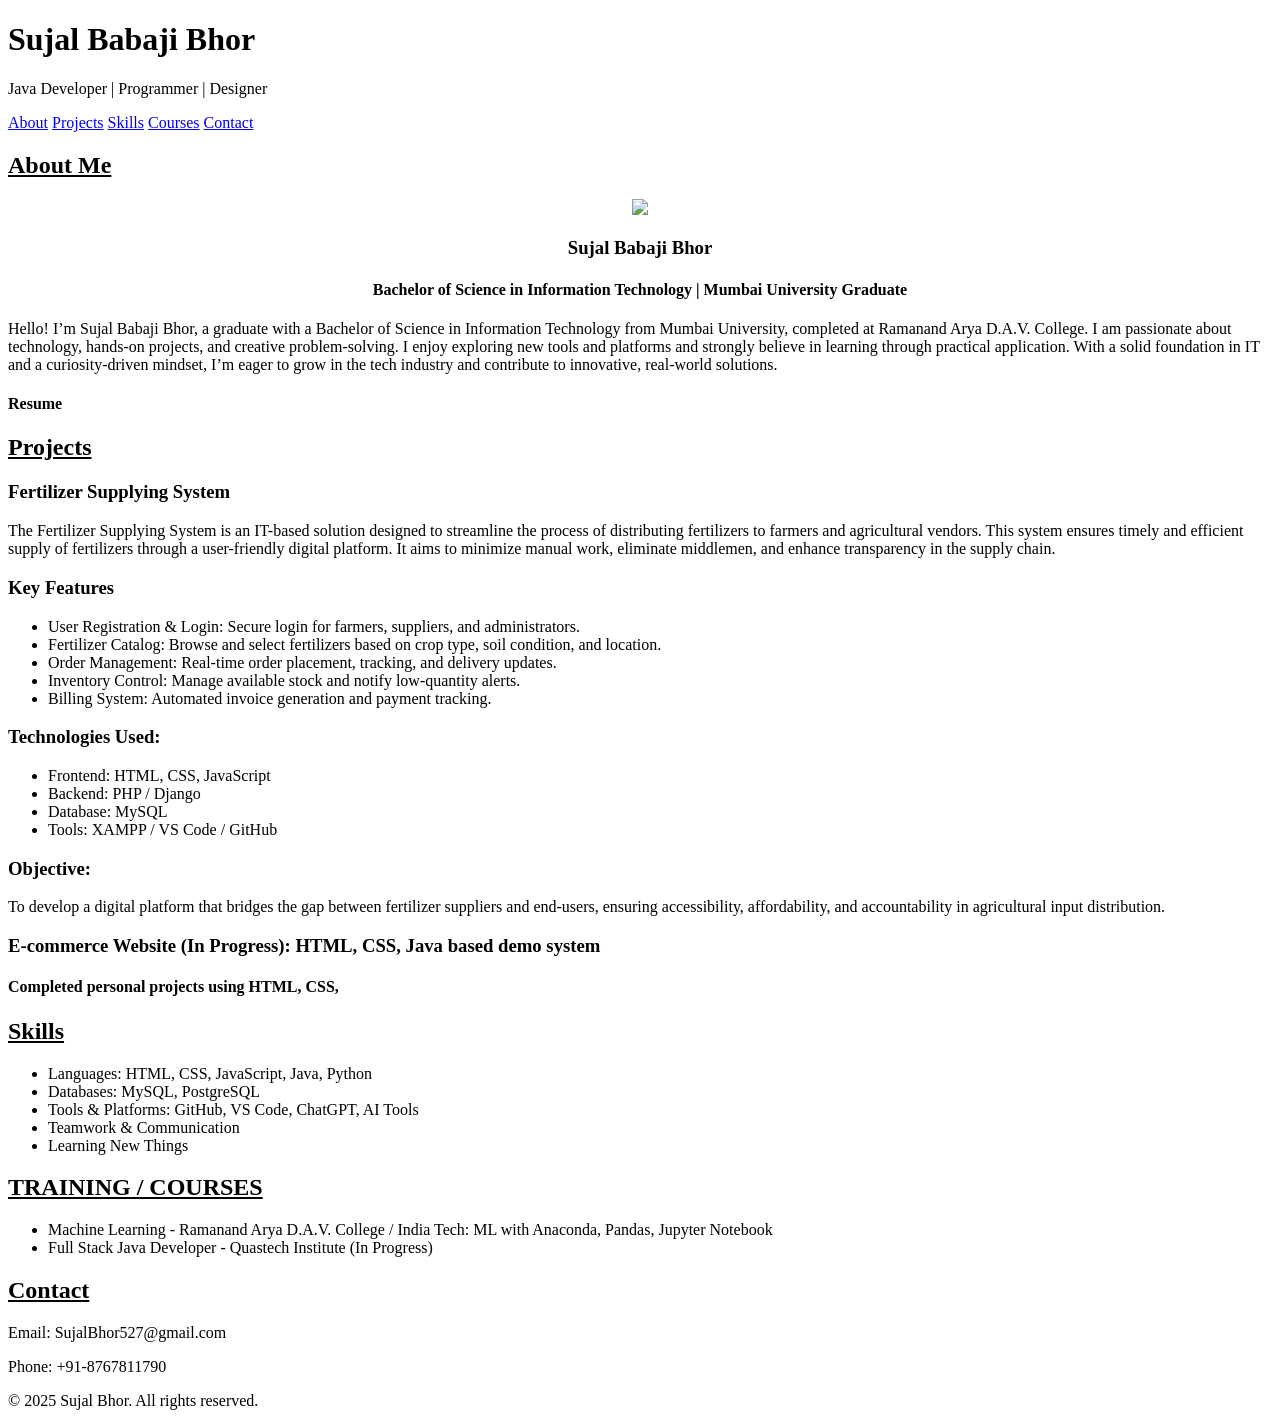
==== portfolio.html @ 87098c53 "Add files via upload" ====
<!DOCTYPE html>
<html lang="en">
<head>
  <meta charset="UTF-8">
  <meta name="viewport" content="width=device-width, initial-scale=1.0">
  <title>My Portfolio</title>
  <link rel="stylesheet" href="style.css">
</head>
<body>

  <header>
    <h1>Sujal Babaji Bhor</h1>
    <p> Java Developer | Programmer | Designer</p>
  </header>

  <nav>
    <a href="#about">About</a>
    <a href="#projects">Projects</a>
    <a href="#skills">Skills</a>
     <a href="#TRAINING / COURSES">Courses</a>
    <a href="#contact">Contact</a>
   
  </nav>

  <section id="about">
    <h2><ins> About Me </ins></h2>
    <center><img src="sbbb.jpg" width="30%"></center>
    <center> <h3 style="color: black;"> Sujal Babaji Bhor </h3></center>
    <center><h4>Bachelor of Science in Information Technology | Mumbai University Graduate</h4></center>
    <p>Hello! I’m Sujal Babaji Bhor, a graduate with a Bachelor of Science in Information Technology from Mumbai University, completed at Ramanand Arya D.A.V. College. I am passionate about technology, hands-on projects, and creative problem-solving. I enjoy exploring new tools and platforms and strongly believe in learning through practical application. With a solid foundation in IT and a curiosity-driven mindset, I’m eager to grow in the tech industry and contribute to innovative, real-world solutions.</p>
    <h4>Resume</h4> 
</section>

  <section id="projects">
    <h2><ins>Projects </ins></h2>
    <div class="project">
      <h3>Fertilizer Supplying System</h3>
      <p>The Fertilizer Supplying System is an IT-based solution designed to streamline the process of distributing fertilizers to farmers and agricultural vendors. This system ensures timely and efficient supply of fertilizers through a user-friendly digital platform. It aims to minimize manual work, eliminate middlemen, and enhance transparency in the supply chain.</p>
      <h3>Key Features</h3>
      <ul>
        <li>User Registration & Login: Secure login for farmers, suppliers, and administrators.</li>
        <LI>Fertilizer Catalog: Browse and select fertilizers based on crop type, soil condition, and location.</LI>
        <li>Order Management: Real-time order placement, tracking, and delivery updates.</li>
        <li>Inventory Control: Manage available stock and notify low-quantity alerts.</li>
        <li>Billing System: Automated invoice generation and payment tracking.</li>
      </ul>
      <h3>Technologies Used:</h3>
      <ul>
        <li>Frontend: HTML, CSS, JavaScript</li>

<li >Backend: PHP / Django</li>

<li> Database: MySQL</li>

<li> Tools: XAMPP / VS Code / GitHub</li>
      </ul>
      <h3>Objective:</h3>
      <p>To develop a digital platform that bridges the gap between fertilizer suppliers and end-users, ensuring accessibility, affordability, and accountability in agricultural input distribution.</p>
     <h3>E-commerce Website (In Progress): HTML, CSS, Java based demo system</h3>
     <h4>Completed personal projects using HTML, CSS, </h4>
    
    </div>
  </section>

  <section id="skills">
    <h2><ins> Skills </ins></h2>
    <ul>
      <li> Languages: HTML, CSS, JavaScript, Java, Python</li>
      <li>Databases: MySQL, PostgreSQL</li>
      <li>Tools & Platforms: GitHub, VS Code, ChatGPT, AI Tools</li>
      <li>Teamwork & Communication</li>
      <li>Learning New Things</li>
    </ul>
  </section>
  <section id="TRAINING / COURSES">
    <h2><ins> TRAINING / COURSES</ins> </h2>
    <ul>
        <li> Machine Learning - Ramanand Arya D.A.V. College / India Tech: ML with Anaconda, Pandas, Jupyter Notebook</li>
        <li> Full Stack Java Developer - Quastech Institute (In Progress)</li>
    </ul>
  </section>

  <section id="contact">
    <h2><ins> Contact</ins> </h2>
    <p>Email: SujalBhor527@gmail.com</p>
    <p>Phone: +91-8767811790</p>
  </section>

  <footer>
    <p>© 2025 Sujal Bhor. All rights reserved.</p>
  </footer>

</body>
</html>
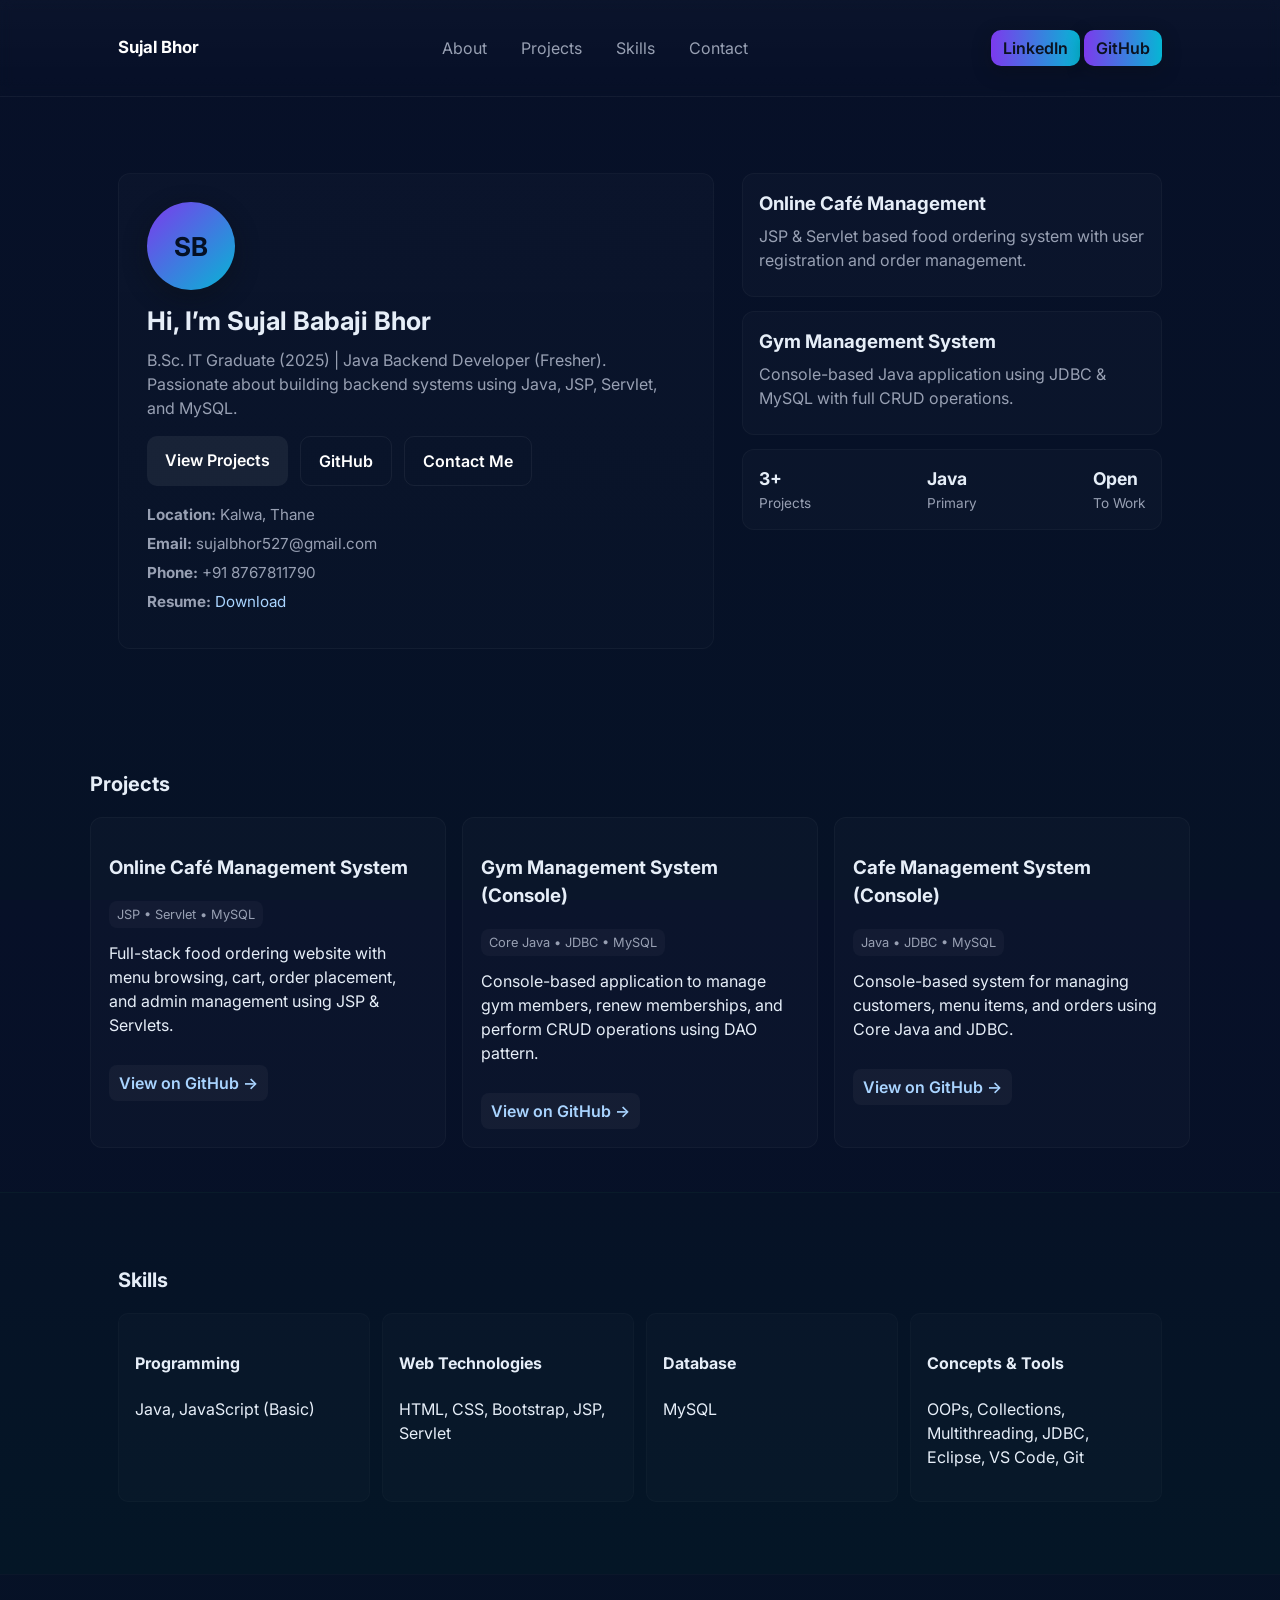
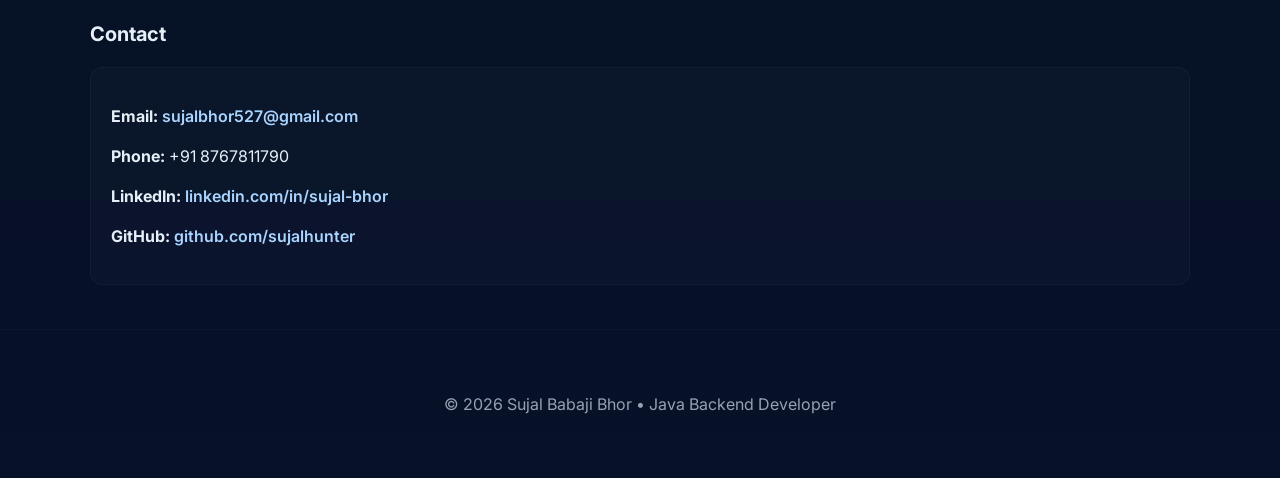
==== commit f4a21d94: "Initial commit -Porfolio" ====
--- a/portfolio.html
+++ b/portfolio.html
@@ -1,94 +1,209 @@
-<!DOCTYPE html>
-<html lang="en">
-<head>
-  <meta charset="UTF-8">
-  <meta name="viewport" content="width=device-width, initial-scale=1.0">
-  <title>My Portfolio</title>
-  <link rel="stylesheet" href="style.css">
-</head>
-<body>
-
-  <header>
-    <h1>Sujal Babaji Bhor</h1>
-    <p> Java Developer | Programmer | Designer</p>
-  </header>
-
-  <nav>
-    <a href="#about">About</a>
-    <a href="#projects">Projects</a>
-    <a href="#skills">Skills</a>
-     <a href="#TRAINING / COURSES">Courses</a>
-    <a href="#contact">Contact</a>
-   
-  </nav>
-
-  <section id="about">
-    <h2><ins> About Me </ins></h2>
-    <center><img src="sbbb.jpg" width="30%"></center>
-    <center> <h3 style="color: black;"> Sujal Babaji Bhor </h3></center>
-    <center><h4>Bachelor of Science in Information Technology | Mumbai University Graduate</h4></center>
-    <p>Hello! I’m Sujal Babaji Bhor, a graduate with a Bachelor of Science in Information Technology from Mumbai University, completed at Ramanand Arya D.A.V. College. I am passionate about technology, hands-on projects, and creative problem-solving. I enjoy exploring new tools and platforms and strongly believe in learning through practical application. With a solid foundation in IT and a curiosity-driven mindset, I’m eager to grow in the tech industry and contribute to innovative, real-world solutions.</p>
-    <h4>Resume</h4> 
-</section>
-
-  <section id="projects">
-    <h2><ins>Projects </ins></h2>
-    <div class="project">
-      <h3>Fertilizer Supplying System</h3>
-      <p>The Fertilizer Supplying System is an IT-based solution designed to streamline the process of distributing fertilizers to farmers and agricultural vendors. This system ensures timely and efficient supply of fertilizers through a user-friendly digital platform. It aims to minimize manual work, eliminate middlemen, and enhance transparency in the supply chain.</p>
-      <h3>Key Features</h3>
-      <ul>
-        <li>User Registration & Login: Secure login for farmers, suppliers, and administrators.</li>
-        <LI>Fertilizer Catalog: Browse and select fertilizers based on crop type, soil condition, and location.</LI>
-        <li>Order Management: Real-time order placement, tracking, and delivery updates.</li>
-        <li>Inventory Control: Manage available stock and notify low-quantity alerts.</li>
-        <li>Billing System: Automated invoice generation and payment tracking.</li>
-      </ul>
-      <h3>Technologies Used:</h3>
-      <ul>
-        <li>Frontend: HTML, CSS, JavaScript</li>
-
-<li >Backend: PHP / Django</li>
-
-<li> Database: MySQL</li>
-
-<li> Tools: XAMPP / VS Code / GitHub</li>
-      </ul>
-      <h3>Objective:</h3>
-      <p>To develop a digital platform that bridges the gap between fertilizer suppliers and end-users, ensuring accessibility, affordability, and accountability in agricultural input distribution.</p>
-     <h3>E-commerce Website (In Progress): HTML, CSS, Java based demo system</h3>
-     <h4>Completed personal projects using HTML, CSS, </h4>
-    
-    </div>
-  </section>
-
-  <section id="skills">
-    <h2><ins> Skills </ins></h2>
-    <ul>
-      <li> Languages: HTML, CSS, JavaScript, Java, Python</li>
-      <li>Databases: MySQL, PostgreSQL</li>
-      <li>Tools & Platforms: GitHub, VS Code, ChatGPT, AI Tools</li>
-      <li>Teamwork & Communication</li>
-      <li>Learning New Things</li>
-    </ul>
-  </section>
-  <section id="TRAINING / COURSES">
-    <h2><ins> TRAINING / COURSES</ins> </h2>
-    <ul>
-        <li> Machine Learning - Ramanand Arya D.A.V. College / India Tech: ML with Anaconda, Pandas, Jupyter Notebook</li>
-        <li> Full Stack Java Developer - Quastech Institute (In Progress)</li>
-    </ul>
-  </section>
-
-  <section id="contact">
-    <h2><ins> Contact</ins> </h2>
-    <p>Email: SujalBhor527@gmail.com</p>
-    <p>Phone: +91-8767811790</p>
-  </section>
-
-  <footer>
-    <p>© 2025 Sujal Bhor. All rights reserved.</p>
-  </footer>
-
-</body>
-</html>+<!doctype html>
+<html lang="en">
+<head>
+  <meta charset="utf-8" />
+  <meta name="viewport" content="width=device-width,initial-scale=1" />
+  <title>Sujal Babaji Bhor — Portfolio</title>
+
+  <!-- Google Font -->
+  <link href="https://fonts.googleapis.com/css2?family=Inter:wght@300;400;600;700&display=swap" rel="stylesheet">
+  <link rel="stylesheet" href="style.css" />
+</head>
+
+<body>
+<header class="site-header">
+  <div class="container header-inner">
+    <a class="brand" href="#">Sujal Bhor</a>
+
+    <nav class="nav">
+      <a href="#about">About</a>
+      <a href="#projects">Projects</a>
+      <a href="#skills">Skills</a>
+      <a href="#contact">Contact</a>
+    </nav>
+
+    <div class="header-links">
+      <a class="cta" href="https://www.linkedin.com/in/sujal-bhor-2aa413322" target="_blank">LinkedIn</a>
+      <a class="cta ghost" href="https://github.com/sujalhunter" target="_blank">GitHub</a>
+    </div>
+  </div>
+</header>
+
+<main>
+
+<!-- ABOUT -->
+<section class="hero" id="about">
+  <div class="container hero-grid">
+
+    <div class="hero-card">
+      <div class="avatar">SB</div>
+
+      <h1>Hi, I’m <span class="accent">Sujal Babaji Bhor</span></h1>
+
+      <p class="lead">
+        B.Sc. IT Graduate (2025) | Java Backend Developer (Fresher).  
+        Passionate about building backend systems using Java, JSP, Servlet, and MySQL.
+      </p>
+
+      <div class="hero-links">
+        <a class="btn" href="#projects">View Projects</a>
+        <a class="btn ghost" href="https://github.com/sujalhunter" target="_blank">GitHub</a>
+        <a class="btn ghost" href="mailto:sujalbhor527@gmail.com">Contact Me</a>
+      </div>
+
+      <ul class="quick-info">
+        <li><strong>Location:</strong> Kalwa, Thane</li>
+        <li><strong>Email:</strong> sujalbhor527@gmail.com</li>
+        <li><strong>Phone:</strong> +91 8767811790</li>
+        <li><strong>Resume:</strong> <a href="sujal_resume.pdf" download>Download</a></li>
+      </ul>
+    </div>
+
+    <div class="hero-highlights">
+
+      <div class="card highlight">
+        <h3>Online Café Management</h3>
+        <p>JSP & Servlet based food ordering system with user registration and order management.</p>
+      </div>
+
+      <div class="card highlight">
+        <h3>Gym Management System</h3>
+        <p>Console-based Java application using JDBC & MySQL with full CRUD operations.</p>
+      </div>
+
+      <div class="card stats">
+        <div>
+          <span class="big">3+</span>
+          <span class="small">Projects</span>
+        </div>
+        <div>
+          <span class="big">Java</span>
+          <span class="small">Primary</span>
+        </div>
+        <div>
+          <span class="big">Open</span>
+          <span class="small">To Work</span>
+        </div>
+      </div>
+
+    </div>
+  </div>
+</section>
+
+<!-- PROJECTS -->
+<section id="projects" class="section container">
+  <h2 class="section-title">Projects</h2>
+
+  <div class="grid projects-grid">
+
+    <!-- ONLINE CAFE -->
+    <article class="project-card">
+      <h3>Online Café Management System</h3>
+      <span class="tag">JSP • Servlet • MySQL</span>
+      <p>
+        Full-stack food ordering website with menu browsing, cart, order placement,
+        and admin management using JSP & Servlets.
+      </p>
+      <a class="project-link"
+         href="https://github.com/sujalhunter/OnlineCafeWebsite"
+         target="_blank">
+        View on GitHub →
+      </a>
+    </article>
+
+    <!-- GYM -->
+    <article class="project-card">
+      <h3>Gym Management System (Console)</h3>
+      <span class="tag">Core Java • JDBC • MySQL</span>
+      <p>
+        Console-based application to manage gym members, renew memberships,
+        and perform CRUD operations using DAO pattern.
+      </p>
+      <a class="project-link"
+         href="https://github.com/sujalhunter/GymManagement-Console"
+         target="_blank">
+        View on GitHub →
+      </a>
+    </article>
+
+    <!-- CAFE CONSOLE -->
+    <article class="project-card">
+      <h3>Cafe Management System (Console)</h3>
+      <span class="tag">Java • JDBC • MySQL</span>
+      <p>
+        Console-based system for managing customers, menu items, and orders
+        using Core Java and JDBC.
+      </p>
+      <a class="project-link"
+         href="https://github.com/sujalhunter/CafeManagement-Console-"
+         target="_blank">
+        View on GitHub →
+      </a>
+    </article>
+
+  </div>
+</section>
+
+<!-- SKILLS -->
+<section id="skills" class="section section-dark">
+  <div class="container">
+    <h2 class="section-title">Skills</h2>
+
+    <div class="skills-grid">
+      <div class="skill">
+        <h4>Programming</h4>
+        <p>Java, JavaScript (Basic)</p>
+      </div>
+
+      <div class="skill">
+        <h4>Web Technologies</h4>
+        <p>HTML, CSS, Bootstrap, JSP, Servlet</p>
+      </div>
+
+      <div class="skill">
+        <h4>Database</h4>
+        <p>MySQL</p>
+      </div>
+
+      <div class="skill">
+        <h4>Concepts & Tools</h4>
+        <p>OOPs, Collections, Multithreading, JDBC, Eclipse, VS Code, Git</p>
+      </div>
+    </div>
+  </div>
+</section>
+
+<!-- CONTACT -->
+<section id="contact" class="section container">
+  <h2 class="section-title">Contact</h2>
+
+  <div class="contact-card">
+    <p><strong>Email:</strong> <a href="mailto:sujalbhor527@gmail.com">sujalbhor527@gmail.com</a></p>
+    <p><strong>Phone:</strong> +91 8767811790</p>
+    <p><strong>LinkedIn:</strong>
+      <a href="https://www.linkedin.com/in/sujal-bhor-2aa413322" target="_blank">
+        linkedin.com/in/sujal-bhor
+      </a>
+    </p>
+    <p><strong>GitHub:</strong>
+      <a href="https://github.com/sujalhunter" target="_blank">
+        github.com/sujalhunter
+      </a>
+    </p>
+  </div>
+</section>
+
+</main>
+
+<footer class="site-footer">
+  <div class="container footer-inner">
+    <p>© <span id="year"></span> Sujal Babaji Bhor • Java Backend Developer</p>
+  </div>
+</footer>
+
+<script>
+  document.getElementById("year").textContent = new Date().getFullYear();
+</script>
+
+</body>
+</html>
--- a/style.css
+++ b/style.css
@@ -0,0 +1,180 @@
+:root{
+  --bg: #0f1724;
+  --card: #0b1220;
+  --muted: #98a0b3;
+  --accent: linear-gradient(90deg,#7c3aed,#06b6d4);
+  --glass: rgba(255,255,255,0.03);
+  --radius: 12px;
+  --maxwidth: 1100px;
+  font-family: 'Inter', system-ui, -apple-system, 'Segoe UI', Roboto, 'Helvetica Neue', Arial;
+}
+
+*{box-sizing:border-box}
+html,body{height:100%}
+body{
+  margin:0;
+  background: linear-gradient(180deg,#071028 0%, #061226 100%);
+  color: #e6eef8;
+  -webkit-font-smoothing:antialiased;
+  -moz-osx-font-smoothing:grayscale;
+  line-height:1.5;
+  font-size:16px;
+}
+
+.container{max-width:var(--maxwidth);margin:0 auto;padding:28px}
+
+/* Header */
+.site-header{
+  backdrop-filter: blur(6px);
+  background: linear-gradient(180deg, rgba(255,255,255,0.02), transparent);
+  border-bottom: 1px solid rgba(255,255,255,0.03);
+}
+.header-inner{display:flex;align-items:center;gap:16px;justify-content:space-between;flex-wrap:wrap}
+.brand{font-weight:700;color: #fff;text-decoration:none;font-size:1.05rem}
+.nav{display:flex;gap:18px;flex-wrap:wrap}
+.nav a{color:var(--muted);text-decoration:none;padding:8px;border-radius:8px}
+.nav a:hover{color:#fff;background:var(--glass)}
+.cta{background:var(--accent);padding:8px 12px;border-radius:10px;color:#0b1220;text-decoration:none;font-weight:600;box-shadow:0 6px 18px rgba(12,15,20,0.4)}
+
+/* Hero */
+.hero{padding:48px 0}
+.hero-grid{display:grid;grid-template-columns:1fr 420px;gap:28px;align-items:start}
+.hero-card{background:linear-gradient(180deg, rgba(255,255,255,0.02), rgba(255,255,255,0.01));padding:28px;border-radius:var(--radius);border:1px solid rgba(255,255,255,0.03)}
+.avatar{
+  width:88px;height:88px;border-radius:50%;
+  background:linear-gradient(135deg,#7c3aed,#06b6d4);
+  display:flex;align-items:center;justify-content:center;font-weight:700;color:#041024;font-size:26px;margin-bottom:12px;
+  box-shadow:0 8px 24px rgba(12,15,20,0.45)
+}
+h1{margin:0 0 8px 0;font-size:1.6rem}
+.lead{color:var(--muted);margin-top:0}
+.hero-links{display:flex;gap:12px;margin-top:16px;flex-wrap:wrap}
+.btn{display:inline-block;padding:12px 18px;border-radius:10px;background:#ffffff10;color:#fff;text-decoration:none;font-weight:600}
+.btn.ghost{background:transparent;border:1px solid rgba(255,255,255,0.06)}
+.quick-info{list-style:none;padding:0;margin:18px 0 0 0;color:var(--muted);font-size:0.95rem}
+.quick-info li{margin-bottom:6px}
+
+/* Highlights */
+.hero-highlights{display:flex;flex-direction:column;gap:14px}
+.card{background:rgba(255,255,255,0.02);padding:16px;border-radius:12px;border:1px solid rgba(255,255,255,0.03)}
+.highlight h3{margin:0 0 6px 0}
+.highlight p{color:var(--muted);margin:0 0 8px 0}
+.highlight a{color:#fff;text-decoration:none;font-weight:600}
+.stats{display:flex;gap:12px;justify-content:space-between;align-items:center}
+.stats .big{font-weight:700;font-size:1.1rem}
+.stats .small{display:block;font-size:0.85rem;color:var(--muted)}
+
+/* Sections */
+.section{padding:44px 0}
+.section-title{margin:0 0 18px 0;font-size:1.25rem}
+
+/* Projects grid */
+.projects-grid{display:grid;grid-template-columns:repeat(3,1fr);gap:16px}
+.project-card{padding:18px;border-radius:12px;background:rgba(255,255,255,0.02);border:1px solid rgba(255,255,255,0.03)}
+.proj-head{display:flex;justify-content:space-between;align-items:center;margin-bottom:8px;flex-wrap:wrap}
+.tag{background:#ffffff08;padding:6px 8px;border-radius:8px;font-size:0.8rem;color:var(--muted)}
+.proj-links{display:flex;gap:12px;margin-top:12px;flex-wrap:wrap}
+.proj-links a{color:#a9d4ff;text-decoration:none;font-weight:600}
+
+/* Skills */
+.section-dark{background:linear-gradient(180deg,#061226 0%, #041626 100%);border-top:1px solid rgba(255,255,255,0.02);border-bottom:1px solid rgba(255,255,255,0.02)}
+.skills-grid{display:grid;grid-template-columns:repeat(4,1fr);gap:12px}
+.skill{background:rgba(255,255,255,0.015);padding:16px;border-radius:10px;border:1px solid rgba(255,255,255,0.02)}
+
+/* Contact */
+.contact-grid{display:grid;grid-template-columns:1fr 420px;gap:20px;align-items:start}
+.contact-card{padding:20px;border-radius:12px;background:rgba(255,255,255,0.02);border:1px solid rgba(255,255,255,0.03)}
+.contact-card a{color:#a9d4ff}
+.contact-form{display:flex;flex-direction:column;gap:12px;padding:20px;border-radius:12px;background:rgba(0,0,0,0.14);border:1px solid rgba(255,255,255,0.02)}
+.contact-form label{display:flex;flex-direction:column;gap:8px;font-size:0.9rem;color:var(--muted)}
+.contact-form input, .contact-form textarea{
+  background:transparent;border:1px solid rgba(255,255,255,0.06);padding:12px;border-radius:8px;color:#fff;outline:none;width:100%
+}
+.contact-form input::placeholder, .contact-form textarea::placeholder{color:#94a3b8}
+.contact-form button{align-self:flex-start}
+
+/* Footer */
+.site-footer{padding:18px 0;border-top:1px solid rgba(255,255,255,0.02);color:var(--muted);text-align:center}
+
+/* Responsive breakpoints */
+@media (max-width:1000px){
+  .hero-grid{grid-template-columns:1fr}
+  .projects-grid{grid-template-columns:repeat(2,1fr)}
+  .contact-grid{grid-template-columns:1fr}
+  .skills-grid{grid-template-columns:repeat(2,1fr)}
+}
+
+@media (max-width:640px){
+  .projects-grid{grid-template-columns:1fr}
+  .skills-grid{grid-template-columns:1fr}
+  .nav{display:none} /* hide desktop nav */
+  .header-inner{justify-content:center}
+  .cta{display:none}
+  .container{padding:18px}
+  h1{font-size:1.3rem}
+  .lead{font-size:0.95rem}
+  .avatar{width:72px;height:72px;font-size:20px}
+  .btn{width:100%;text-align:center}
+  .hero-links{flex-direction:column;gap:10px}
+}
+/* ---------- Anchor / Link Styles ---------- */
+
+/* Default anchor */
+a {
+  color: #a9d4ff;
+  text-decoration: none;
+  transition: color 0.25s ease, background 0.25s ease, transform 0.15s ease;
+}
+
+/* Hover effect for all links */
+a:hover {
+  color: #ffffff;
+}
+
+/* Active / focus */
+a:focus {
+  outline: none;
+}
+
+/* Project GitHub links */
+.project-link {
+  display: inline-block;
+  margin-top: 12px;
+  font-weight: 600;
+  color: #a9d4ff;
+  padding: 6px 10px;
+  border-radius: 8px;
+  background: rgba(255,255,255,0.04);
+}
+
+.project-link:hover {
+  background: linear-gradient(90deg, #7c3aed33, #06b6d433);
+  color: #ffffff;
+  transform: translateX(4px);
+}
+
+/* Contact section links */
+.contact-card a {
+  color: #a9d4ff;
+  font-weight: 600;
+}
+
+.contact-card a:hover {
+  color: #ffffff;
+  text-decoration: underline;
+}
+
+/* Footer links (if added later) */
+.site-footer a {
+  color: var(--muted);
+}
+
+.site-footer a:hover {
+  color: #ffffff;
+}
+
+/* Ghost button anchor improvement */
+.btn.ghost:hover {
+  background: rgba(255,255,255,0.06);
+  border-color: rgba(255,255,255,0.2);
+}
